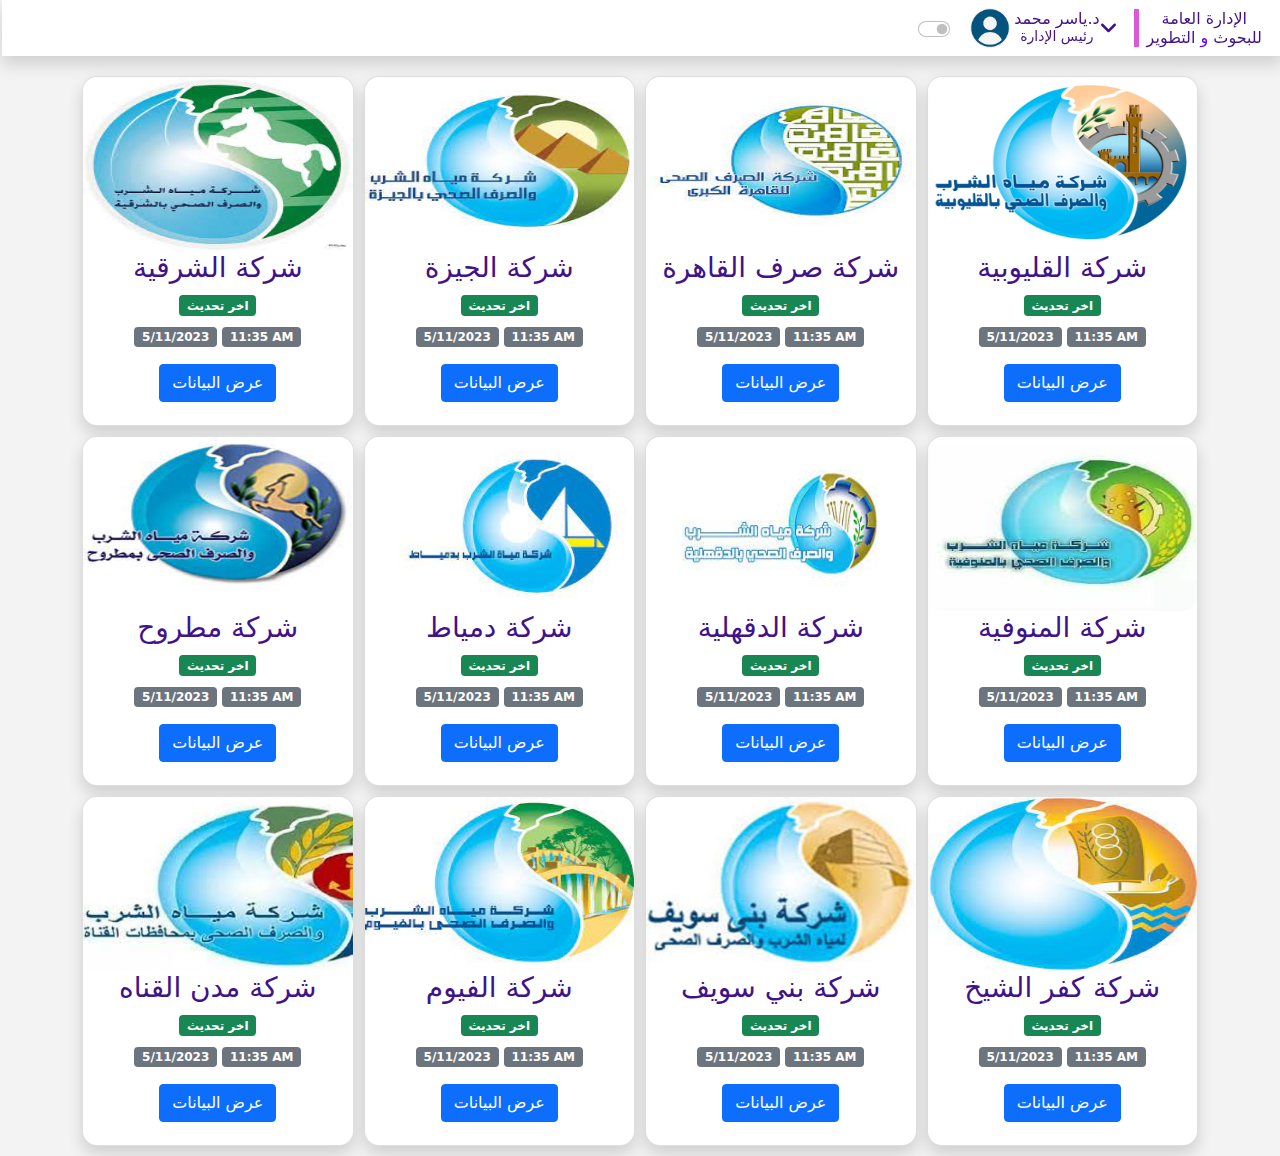
==== cmanger.html @ f2d57390 "Add files via upload" ====
<!DOCTYPE html>
<html lang="en">
<head>
    <meta charset="UTF-8">
    <meta http-equiv="X-UA-Compatible" content="IE=edge">
    <meta name="viewport" content="width=device-width, initial-scale=1.0">
    <title>البحوث والتطوير</title>
    <!-- fontawesome file -->
    <link rel="stylesheet" href="css/all.min.css">
    <!-- Google fonts link -->
    <link rel="preconnect" href="https://fonts.googleapis.com">
    <link rel="preconnect" href="https://fonts.gstatic.com" crossorigin>
    <link href="https://fonts.googleapis.com/css2?family=Lateef:wght@200;400;600;700;800&display=swap" rel="stylesheet">
    <!-- Bootstrap 5 file css -->
    <link rel="stylesheet" href="css/bootstrap.rtl.css">
    <!-- main css file -->
    <link rel="stylesheet" href="css/main.css">
    <!-- main css manger file -->
    <link rel="stylesheet" href="css/cmanger.css">
</head>
<body>
  <!-- header section -->
    <header class="header p-2">
        <!-- start main nav -->
        <nav class="main-nav d-flex align-items-center shadow container-fluid">
            <div class="logo px-2" style="cursor: pointer;" onclick="homepage()">
                <!-- <h5 class="d-none d-md-flex">البحوث <span>والتطوير</span></h5> -->
                <div class="d-none d-md-block">
                    <h6 class=" text-center m-0">الإدارة العامة</h6>
                    <h6 class=" text-center m-0">للبحوث <span>و</span> التطوير</h6>
                </div>
                <img src="images/tech-off.png" alt="user-img" class="rounded-circle d-md-none" style="width:40px;height: 40px;">
            </div>
        <!-- //////////////////////////////////// -->
            <div class="d-center">
                <div class="sub-menue d-flex">
                    <div class="icon-menue d-flex">
                        <div class="user">
                            <div class="username d-center">
                                <a href="#" class="nav-link d-center">
                                    <i class="fa-solid fa-angle-down fa-lg"></i>
                                    <div class="d-center flex-column ">
                                        <h6 class="d-none d-sm-flex">د.ياسر محمد</h6>
                                        <small class="d-none d-sm-flex" style="margin-top: -10px;">رئيس الإدارة</small>
                                    </div>
                                    <img src="images/user-img.png" alt="user-img" class="rounded-circle ms-1" style="width:40px;height: 40px;">
                                </a>
                                <div class="div-hov px-3 py-2">
                                    <div class="d-center flex-column py-2">
                                        <h6>م.ياسر محمد</h6>
                                        <small style="margin-top: -10px;">رئيس الإدارة</small>
                                    </div>
                                    <div class="py-2" style="border-top: 1px solid #9336B4;">
                                        <a href="#" class="">
                                            <i class="fa-solid fa-user fa-lg"></i>
                                            <small class="ms-2">الملف الشخصي</small>
                                        </a>
                                    </div>
                                    <div class="py-2" style="border-top: 1px solid #9336B4;">
                                        <a href="#">
                                            <i class="fa-solid fa-screwdriver-wrench fa-lg"></i>
                                            <small class="ms-2">اعدادات الحساب</small>
                                        </a>
                                    </div>
                                    <div class="py-2" style="border-top: 1px solid #9336B4;">
                                        <a href="#">
                                            <i class="fa-solid fa-circle-info fa-lg"></i>
                                            <small class="ms-2">مساعدة ؟</small>
                                        </a>
                                    </div>
                                    <div class="py-2" style="border-top: 1px solid #9336B4;">
                                        <a href="index.html">
                                            <i class="fa-solid fa-right-from-bracket"></i>
                                        <small class="ms-2">تسجيل الخروج</small>
                                        </a>
                                    </div>
                                </div>
                            </div>
                        </div>
                    <!-- //////////////////////////////////// -->
                        <div class="form-check form-switch d-center">
                        <input class="form-check-input btn-aside" type="checkbox" id="flexSwitchCheckChecked">
                        <!-- <label class="form-check-label" for="flexSwitchCheckDefault"></label> -->
                        </div>
                    </div>
                </div>
            </div>
        <!-- //////////////////////////////////// -->
        </nav>
        <!-- end main nav -->
        <!-- side nav -->
        <aside class="shadow" hidden>
            <div class="aside">
                <ul class="navbar-nav">
                    <li class="center notifications">
                        <i class="fa-solid fa-bell mx-2"></i>
                        اهم الاشعارات
                    </li>
                    <li class="center numbers">
                        <i class="fa-solid fa-id-badge mx-2"></i>
                        ارقام المديرين
                    </li>
                </ul>
            </div>
        </aside>
        <!-- ///////////////////////////////////////// -->
        <div class="contacts shadow divcontacts" hidden>
            <div class="left-line">
                <i class="fa-solid fa-left-long fa-2xl"></i>
            </div>
            <div class="aside-cont">
                <ul class="navbar-nav">
                    <li class="center d-center">
                        <i class="fa-regular fa-circle-user fa-xl mx-1"></i>
                        <span>م.ايمان فتحى</span>
                        <a href="tel:01002062045" target="_blank"  class="text-primary" style="text-decoration: none;">
                            <i class="fa-solid fa-square-phone-flip fa-xl mx-1"></i>
                        </a>
                        <a class="text-success" href="https://alvo.chat/2afo" target="_blank"  style="text-decoration: none;">
                            <i class="fa-brands fa-square-whatsapp fa-xl mx-1"></i>
                        </a>
                            <i class="fa-solid fa-circle-info fa-xl mx-1 text-secondary show-note"></i>
                            <div class="div-cont" hidden>مدير عام المكتب الفنى</div>
                    </li>
                    <li class="center d-center">
                        <i class="fa-regular fa-circle-user fa-xl mx-1"></i>
                        <span style="width:94px;display:inline-block;overflow:hidden;">اسم المدير</span>
                        <a href="tel:01002062045" target="_blank"  class="text-primary" style="text-decoration: none;">
                            <i class="fa-solid fa-square-phone-flip fa-xl mx-1"></i>
                        </a>
                        <a class="text-success" href="https://alvo.chat/2afo" target="_blank"  style="text-decoration: none;">
                            <i class="fa-brands fa-square-whatsapp fa-xl mx-1"></i>
                        </a>
                            <i class="fa-solid fa-circle-info fa-xl mx-1 text-secondary show-note"></i>
                            <div class="div-cont" hidden>مدير عام المكتب الفنى</div>
                    </li>
                    <li class="center d-center">
                        <i class="fa-regular fa-circle-user fa-xl mx-1"></i>
                        <span style="width:94px;display:inline-block;overflow:hidden;">اسم المدير</span>
                        <a href="tel:01002062045" target="_blank"  class="text-primary" style="text-decoration: none;">
                            <i class="fa-solid fa-square-phone-flip fa-xl mx-1"></i>
                        </a>
                        <a class="text-success" href="https://alvo.chat/2afo" target="_blank"  style="text-decoration: none;">
                            <i class="fa-brands fa-square-whatsapp fa-xl mx-1"></i>
                        </a>
                            <i class="fa-solid fa-circle-info fa-xl mx-1 text-secondary show-note"></i>
                            <div class="div-cont" hidden>مدير عام المكتب الفنى</div>
                    </li>
                    <li class="center d-center">
                        <i class="fa-regular fa-circle-user fa-xl mx-1"></i>
                        <span style="width:94px;display:inline-block;overflow:hidden;">اسم المدير</span>
                        <a href="tel:01002062045" target="_blank"  class="text-primary" style="text-decoration: none;">
                            <i class="fa-solid fa-square-phone-flip fa-xl mx-1"></i>
                        </a>
                        <a class="text-success" href="https://alvo.chat/2afo" target="_blank"  style="text-decoration: none;">
                            <i class="fa-brands fa-square-whatsapp fa-xl mx-1"></i>
                        </a>
                            <i class="fa-solid fa-circle-info fa-xl mx-1 text-secondary show-note"></i>
                            <div class="div-cont" hidden>مدير عام المكتب الفنى</div>
                    </li>
                    <li class="center d-center">
                        <i class="fa-regular fa-circle-user fa-xl mx-1"></i>
                        <span style="width:94px;display:inline-block;overflow:hidden;">اسم المدير</span>
                        <a href="tel:01002062045" target="_blank"  class="text-primary" style="text-decoration: none;">
                            <i class="fa-solid fa-square-phone-flip fa-xl mx-1"></i>
                        </a>
                        <a class="text-success" href="https://alvo.chat/2afo" target="_blank"  style="text-decoration: none;">
                            <i class="fa-brands fa-square-whatsapp fa-xl mx-1"></i>
                        </a>
                            <i class="fa-solid fa-circle-info fa-xl mx-1 text-secondary show-note"></i>
                            <div class="div-cont" hidden>مدير عام المكتب الفنى</div>
                    </li>
                    <li class="center d-center">
                        <i class="fa-regular fa-circle-user fa-xl mx-1"></i>
                        <span style="width:94px;display:inline-block;overflow:hidden;">اسم المدير</span>
                        <a href="tel:01002062045" target="_blank"  class="text-primary" style="text-decoration: none;">
                            <i class="fa-solid fa-square-phone-flip fa-xl mx-1"></i>
                        </a>
                        <a class="text-success" href="https://alvo.chat/2afo" target="_blank"  style="text-decoration: none;">
                            <i class="fa-brands fa-square-whatsapp fa-xl mx-1"></i>
                        </a>
                            <i class="fa-solid fa-circle-info fa-xl mx-1 text-secondary show-note"></i>
                            <div class="div-cont" hidden>مدير عام المكتب الفنى</div>
                    </li>
                    <li class="center d-center">
                        <i class="fa-regular fa-circle-user fa-xl mx-1"></i>
                        <span style="width:94px;display:inline-block;overflow:hidden;">اسم المدير</span>
                        <a href="tel:01002062045" target="_blank"  class="text-primary" style="text-decoration: none;">
                            <i class="fa-solid fa-square-phone-flip fa-xl mx-1"></i>
                        </a>
                        <a class="text-success" href="https://alvo.chat/2afo" target="_blank"  style="text-decoration: none;">
                            <i class="fa-brands fa-square-whatsapp fa-xl mx-1"></i>
                        </a>
                            <i class="fa-solid fa-circle-info fa-xl mx-1 text-secondary show-note"></i>
                            <div class="div-cont" hidden>مدير عام المكتب الفنى</div>
                    </li>
                </ul>
            </div>
        </div> 
        <!-- ///////////////////////////////////// -->
        <div class="contacts shadow notification" hidden>
            <div class="left-line">
                <i class="fa-solid fa-left-long fa-2xl"></i>
            </div>
            <div class="aside-cont">
                <div class="bg-white my-3" style="border-radius: 5px; text-align: center;padding:10px;">
                    <div class="d-flex mb-2" style="justify-content: flex-start; padding: 5px;">
                        <i class="fa-regular fa-bell fa-xl"></i>
                    </div>
                    <p>تم بداية تشغيل محطتى رفع عزبة ابو باشا  ورفع  سندنهور بمركز بنها  </p>
                    <div class="d-flex" style="justify-content: space-between;"> 
                        <span class="badge bg-success">1/5/2023</span>
                        <a href="#" class="badge bg-info text-white">More Info</a>
                        <span class="badge bg-primary">NEW</span>
                    </div>
                </div>
                <div class="bg-white my-3" style="border-radius: 5px; text-align: center;padding:10px;">
                    <div class="d-flex mb-2" style="justify-content: flex-start; padding: 5px;">
                        <i class="fa-regular fa-bell fa-xl"></i>
                    </div>
                    <p>محطة نوى الارتوازى تم دخولها الخدمة وهى محطة جديدة ضمن مشروعات حياه كريمة ( تعمل احتياطى )</p>
                    <div class="d-flex" style="justify-content: space-between;"> 
                        <span class="badge bg-success">1/4/2023</span>
                        <a href="#" class="badge bg-info text-white">More Info</a>
                        <span class="badge bg-primary">NEW</span>
                    </div>
                </div>
                <div class="bg-white my-3" style="border-radius: 5px; text-align: center;padding:10px;">
                    <div class="d-flex mb-2" style="justify-content: flex-start; padding: 5px;">
                        <i class="fa-regular fa-bell fa-xl"></i>
                    </div>
                    <p>محطة الرفع الفرعية رقم 5 شبين القناطر جارى أعمال صيانة للطلمبات</p>
                    <div class="d-flex" style="justify-content: space-between;"> 
                        <span class="badge bg-success">1/1/2023</span>
                        <a href="#" class="badge bg-info text-white">More Info</a>
                        <span class="badge bg-primary">NEW</span>
                    </div>
                </div>
                <div class="bg-white my-3" style="border-radius: 5px; text-align: center;padding:10px;">
                    <div class="d-flex mb-2" style="justify-content: flex-start; padding: 5px;">
                        <i class="fa-regular fa-bell fa-xl"></i>
                    </div>
                    <p>محطة معالجة اجهور الصغرى تم الاستلام الابتدائى 
                        تعمل عن طريق الشركة المنفذه تحت اشراف الجهاز التنفيذى</p>
                    <div class="d-flex" style="justify-content: space-between;"> 
                        <span class="badge bg-success">1/12/2022</span>
                        <a href="#" class="badge bg-info text-white">More Info</a>
                        <span class="badge bg-primary">NEW</span>
                    </div>
                </div>
            </div>
        </div> 
        <!-- side nav -->
    </header>
    <!-- //////////////////////// -->
    <div class="main-page">
        <div class="container">
            <div class="content-page">

            </div>
        </div>
    </div>

    <!-- Bootstrap 5 file css -->
    <script src="js/bootstrap.bundle.min.js"></script>
    <!-- chartjs link -->
    <!-- <script src="https://cdn.jsdelivr.net/npm/chart.js"></script> -->
    <!-- chartjs file -->
    <script src="js/chartjs.js"></script>
    <!-- chartjs file -->
    <script src="js/chartcm.js"></script>
    <!-- main js file -->
    <script src="js/mainScript.js"></script>
    <!-- Data js file -->
    <script src="js/data.js"></script>
    <!-- main js file -->
    <script src="js/cmanger.js"></script>
</body>
</html>
---- css/main.css ----
/* General Rules */
:root{
 --main-color:#9336B4;
 --color-txt: #40128B;
 --primary-color:#DD58D6;
 --secondary-color:#F2F2F2;
 --red-color:#f00;
 --white-color:#fff;
}
body{
    direction: rtl;
    background: #F0F0F0;
    color: var(--color-txt);
    min-height: max-content;
}
::-webkit-scrollbar{
    width: 5px;
    height: 5px;
}
::-webkit-scrollbar-thumb{
    background-color: var(--color-txt);
    outline: 1px solid var(--primary-color);
    
}
::-webkit-scrollbar-track{
    background: var(--secondary-color);
}
table th{
    white-space: nowrap;
}
table{
    caption-side: top;
}
table caption{
    text-align: center;
    font-size: 16px;
    font-weight: bold;
}
/* My Keyframes */
.d-center{
 display: flex;
 justify-content: center;
 align-items: center;
}

/* header-section */
.header{
    margin-right: -10px;

}
/* main-nav */
.header .main-nav{
    margin-top: -8px;
    background: var(--secondary-color);
    position: fixed;
    z-index: 200;
}
.header .logo{
    border-left: 5px solid var(--primary-color);
}
.header .logo span{
    color: var(--main-color);
}
/* ///////////////////////////////// */
.header .user-menue{
    min-width: fit-content;
    min-height: 50px;
    position: relative;
}
.header .username .div-hov,.header .icon-nav .div-icon .div-hov {
    width: 200px;
    height: max-content;
    border-radius: 10px;
    background-color: var(--secondary-color);
    box-shadow: 0 0.5rem 1rem rgba(0, 0, 0, 0.15);
    position: absolute;
    top:55px;
    opacity: 0;
    visibility: hidden;
    transition: all 0.5s linear;
}
.header .username:hover .div-hov,.header .icon-nav .div-icon:hover .div-hov{
    opacity: 1;
    visibility: visible;
}
.header .icon-nav .div-icon .div-hov{
    top:35px;
    left: 0px;
}
.header .icon-nav .div-icon .div-hov .online::before{
    content: "";
    width: 10px;
    height:10px;
    border-radius: 50%;
    background-color: var(--red-color);
    opacity: 1;
    position: absolute;
    top: 14px;
    right: 0px;

}
.header .icon-nav .div-icon .div-hov .div-massage{
    padding: 5px 0;
    border-top: 2px solid var(--primary-color);
    cursor: pointer;
    position: relative;
}
.header .icon-nav .div-icon .div-hov .div-massage:after{
    content: "";
    width: 0;
    height: 100%;
    background-color: var(--primary-color);
    opacity: 0.1;
    position: absolute;
    top: 0;
    right: 0;
    transition: 0.5s;
}
.header .icon-nav .div-icon .div-hov .div-massage:hover::after{
    width: 100%;
}

.header .icon-nav .div-icon .div-hov {
    width: max-content;
}
.header .icon-nav .div-icon .div-hov p{
    width: 180px;
    margin-right: 10px;
    line-height: 1.2;
    text-overflow: ellipsis;
    white-space: nowrap;
    overflow: hidden;
}
.header .username .div-hov a{
    text-decoration: none;
    transition: 1s;
}
.header .username .div-hov a:hover{
    padding-right: 10px;
}

@media (max-width:991px) {
    .header .user-menue{
        margin-right: 15px;
    }
    .header .user-menue .sub-menue{
        position: absolute;
        visibility: hidden;
        opacity: 0;
        top: 60px;
        right: -30px;
        z-index: 200;
        box-shadow: 0 0.5rem 1rem rgba(0, 0, 0, 0.15);

    }
    .header .user-menue .sub-menue .icon-menue{
        display: none;
        visibility: hidden;
        opacity: 0;
    }
    .header .user-menue:hover .sub-menue{
        width: max-content;
        height: max-content;
        visibility: visible;
        opacity: 1;

    } 
    .header .user-menue:hover .sub-menue .icon-menue{
        width: max-content;
        visibility: visible;
        opacity: 1;
        background-color: var(--secondary-color);
    }
}
@media (max-width:575px){
    .header .search{
        width: max-content;
        position: relative;
    }
    .header .search form{
        position: absolute;
        top: 40px;
        right: -70px;
        display: none;
    }
    .header .search:hover form{
        display: flex;
        width: 200px;
    }
}
/* ///////////////////////////////// */
.header a{
    color: var(--main-color);
}
.header a:hover{
    color: var(--color-txt);
}
/* ///////////////////////////////// */
.header .icon-nav .div-icon{
    position: relative;
}
.header .icon-nav .users,.header .icon-nav .Messages,.header .icon-nav .notifications{
    position: relative;
}
.header .icon-nav .users:after,.header .icon-nav .Messages:after,.header .icon-nav .notifications:after{
    width: 20px;
    height: 20px;
    border-radius: 4px;
    display: flex;
    align-items: center;
    justify-content: center;
    background: var(--red-color);
    color: #fff;
    position: absolute;
    top:-10px;
    right: 7px;
    animation: scale 1s linear  infinite alternate;
}
.header .icon-nav .users:after{
    content: "5";
}
.header .icon-nav .Messages:after{
    content: "3";
}
.header .icon-nav .notifications:after{
    content: "2";
}
@keyframes scale {
    0%{
        background-color: var(--red-color);
    }
    0%{
        background-color: #40128B;
    }
    
}
/* ///////////////////////////////// */

/* start aside nav */
.aside-nav{
    width: fit-content;
    height: fit-content;
    background-color: var(--secondary-color);
    position: fixed;
    top:60px;
    right: 0;
    z-index: 100;
}
.aside-nav .as-show{
    width: 30px;
    height: 3px;
    position: relative;
    background-color: var(--color-txt);
}
.aside-nav .as-show::after,.aside-nav .as-show::before{
    content: "";
    width: 30px;
    height: 3px;
    background-color: var(--color-txt);
    position: absolute;
    left: 0;
}
.aside-nav .as-show::after{
    bottom: 10px;
}
.aside-nav .as-show::before{
    top: 10px;
}
.aside-nav .as-show ul{
    width: 0;
    visibility: hidden;
    opacity: 0;
}
.aside-nav:hover .as-show{
    width: 100%;
    height: 100%;
    visibility: hidden;
}
.aside-nav:hover .as-show ul{
    width: 100%;
    visibility: visible;
    opacity: 1;
}
.aside-nav a{
    font-size: 18px;
    font-weight: bold;
    border-right: 5px solid var(--primary-color);
    margin: 5px 5px;
    padding: 15px 15px 15px 10px !important;
    position: relative;
}
.aside-nav a:after{
    content: "";
    width: 0;
    height: 100%;
    background: #9336B420;
    position: absolute;
    top: 0;
    right: 0;
    transition: 1s linear;
}
.aside-nav a:not(.active-nav):hover::after{
    width: 100%;
}
.active-nav{
    border-right-color: var(--primary-color) !important;
    background-color: #9336B420;
    color: var(--color-txt) !important;
}
.aside-nav a i{
    margin-left: 10px;
}
/* ///////////////////////////////// */

/* start main-page */
.main-page{
    margin-top: 50px;
    padding: 10px;
}


/* start filter */

.filter{
    width: 100%;
    border-radius: 10px;   
}

@media (max-width:355px) {
    .filter{
        width: 80%;
        padding: 0;
        
    }
}
.filter .form-filter{
    flex-flow: wrap;
}
.filter .form-filter select {
    overflow: auto;
}
/* end filter */

.title-cont h4{
    width: fit-content;
    height: 60px;
    line-height: 60px;
    border-bottom: 5px solid var(--primary-color);
}
.main-page .content{
    display: grid;
    grid-template-columns: repeat( auto-fit, minmax(550px, 1fr));
    gap: 15px;
}
.main-page .content > div{
    box-shadow: 0 0.5rem 1rem rgba(0, 0, 0, 0.15);
    padding:5px 10px 10px ;
    height: 450px;
}
.main-page .content > div canvas{
    height: 85% !important;
}
.main-page .content > div .chart{
    width: 90%;
    min-height: 300px;
    padding: 10px 5px;
    border-radius: 5px;
    position: fixed;
    bottom:0;
    left: 5%;
    right: 5%;
    background: var(--secondary-color);
}
.main-page .content > div div table td{
    width: max-content;
    height: max-content;
    text-align: center;
    padding: 5px;
    border: 2px solid var(--main-color);
}
@media (max-width:567px) {
    .main-page .content{
        grid-template-columns: repeat( auto-fit, minmax(100%, 1fr));
    }
    .main-page .content div{
        height: 300px;
    }
}
/* end main-page */

/*/////////////////////////////////////////////////// */

/*watstations page */

/*/////////////////////////////////////////////////// */

.main-page .cont-watst .card-cont{
    display: grid;
    grid-template-columns: repeat( auto-fit, minmax(250px, 1fr));
    gap: 15px;
}
.main-page .cont-watst .card-cont > div{
    min-height: max-content;
    border: 2px solid var(--primary-color);
    padding: 10px;
    border-radius: 10px;
}
.main-page .cont-watst .card-cont > div:hover{
    transform: scale(1.05);
}
.main-page .cont-watst .card-cont > div h5{
    padding: 10px;
    box-shadow: 0 0.5rem 1rem rgba(0, 0, 0, 0.15);
    border-radius: 5px;
}
.main-page .cont-watst .card-cont > div span{
    font-weight: bold;
    text-align: center;
    min-width: 50px;
    padding: 10px;
    border-radius: 5px;
    box-shadow: 0 0.5rem 1rem rgba(0, 0, 0, 0.15);
    background: var(--white-color);
}

/*/////////////////////////////////////////////////// */

/*/////////////////////////////////////////////////// */

.main-page .cont-watst .datatable{
    padding-bottom:20px;
}
.main-page .cont-watst table .note{
    position: relative;
}
.main-page .cont-watst table .note div{
    width: 180px;
    padding: 5px;
    border-radius: 5px;
    white-space: normal;
    position: absolute;
    top: 27px;
    left:-8px;
    background-color: var(--white-color);
    opacity: 0;
    visibility: hidden;
    transition: 0.5s;
    z-index: 50;
}
.main-page .cont-watst table .note:hover div{
    visibility: visible;
    opacity: 1;
}
/*/////////////////////////////////////////////////// */


/*waststations page */

/*/////////////////////////////////////////////////// */

/*  show and hidden div (data) */
.showdiv{
    width: 100vw;
    height: 100vh;
    background: #40128B50;
    position: fixed;
    top: 0;
    left: 0;
    z-index: 1500;
}

.showdiv > div{
    width: 95%;
    height: 95%;
    background: var(--secondary-color);
    border-radius:0px 20px 20px 0px;
    overflow: auto;
}


/*/////////////////////////////////////////////////// */

/*login page */

/*/////////////////////////////////////////////////// */

.parentlog{
    display: flex;
    justify-content: center;
    align-items: center;
    position: relative;
}
.parentlog .left, .parentlog .right{
    width: 50%;
    height: 100vh;
}
.parentlog .left{
    background: var(--secondary-color);
}
.parentlog .right{
    background: var(--color-txt);
}
.parentlog .login{
    width: 400px;
    height: 500px;
    background: #f9f9f9;
    border-radius: 20px;
    position: absolute;
    top:50%;
    left: 50%;
    transform: translate(-50%,-50%);
}
.parentlog .login h2{
    margin: 20px 0;
    font-weight: bold;
}
.parentlog .login input{
    margin: 10px 0;
}
.parentlog .login input[type="button"],.login input[type="submit"]{
    margin: 10px 0;
    font-size: 24px;
    font-weight: bold;
}
.parentlog .login a{
    font-size: 18px;
    text-decoration: none;
}
.parentlog .login a:hover{
    text-decoration: underline;
}
.parentlog .login .div-id,.parentlog .login .div-pass{
    position: relative;
}
.parentlog .login  i{
    position: absolute;
    top: 40%;
    right: 10px;
}
.parentlog .login  .wrongid,.parentlog .login  .wrongpass{
    cursor: pointer;
}
@media (max-width:567px) {
    .parentlog .login{
        width: 40vmax;
        height: 70vmax;
    }
    .parentlog .login input[type="button"],.login input[type="submit"]{
        font-size: 18px;
    }
    .parentlog .login a{
        font-size: 14px;
    }
}
/*/////////////////////////////////////////////// */
---- css/cmanger.css ----
/* General Rules */
:root{
 --main-color:#97FEED;
 --color-txt: #40128B;
 --primary-color:#DD58D6;
 --secondary-color:#97FEED;
 --red-color:#f00;
 --white-color:#fff;
}
body{
    direction: rtl;
    background: #f3f3f3;
    color: var(--color-txt);
    min-height: fit-content;
}
::-webkit-scrollbar{
    width: 5px;
    height: 5px;
}
::-webkit-scrollbar-thumb{
    background-color: var(--color-txt);
    outline: 1px solid var(--primary-color);
    
}
::-webkit-scrollbar-track{
    background: var(--secondary-color);
}
table th{
    white-space: nowrap;
}
table{
    caption-side: top;
}
table caption{
    text-align: center;
    font-size: 16px;
    font-weight: bold;
}
/* My Keyframes */
.d-center{
 display: flex;
 justify-content: center;
 align-items: center;
}
/* header-section */
.header .main-nav {
    background: #fff;
}
.header a {
    color: #40128B;
}
.header .logo span{
    color: #6200ff;
}
.header .username .div-hov, .header .icon-nav .div-icon .div-hov{
    background: #fff;
}
.header .username .div-hov a{
    transition: 0.2s;
}
/* main-page */
.main-page{
    margin-top:50px;
}
.main-page .content-page{
    display: grid;
    grid-template-columns: repeat( auto-fill, minmax(240px, 1fr));
    gap: 10px;
}
.main-page .content-page .card:hover{
    transform: scale(1.01);
}
/* .main-page .content-page .card-RD .update{
    position: absolute;
    top:0px;
    left: 0px;
} */
/* aside */
aside,.contacts{
    position: fixed;
    top: 50px;
    right: 0;
    width: 280px;
    height: calc(100vh - 50px);
    background: #f3f3f3;
    overflow-y: auto;
}
aside{
    z-index: 100;
    
}
.aside,.aside-cont{
    margin: 25px 10px 5px;
    padding: 10px;
    color: #00f;
    font-weight: bold;
    font-size: 20px;
}
.aside li,.aside-cont li{
    padding: 10px 10px 10px 0;
    margin: 5px 0;
    background: #fff;
    border-radius: 10px;
    cursor: pointer;
    transition: 1s;
    position: relative;
}
.aside li:hover{
    background-color: #00000020;
}
.contacts{
    z-index: 101;
}
.aside-cont{
    font-size: 17px;
    margin: 10px 0px 15px;
}
.contacts .note-con{
    display: inline-block;
}
.contacts .div-cont{
    width: fit-content;
    position: absolute;
    bottom : 35px;
    left: 25px;
    padding: 8px;
    border-radius: 5px;
    font-size: 12px;
    font-weight: bold;
    background: #198754;
    color: #fff;
}
.contacts .left-line{
    width: 100%;
    margin: 30px 0 10px;
    display: flex;
    justify-content: left;
    padding-left: 15px;
}
.contacts .left-line i {
    cursor: pointer;
}
.notifications{
    position: relative;
}
.notifications::before{
    content: "4";
    width: 25px;
    height: 25px;
    display: flex;
    font-size: 14px;
    justify-content: center;
    align-items: center;
    border-radius: 50%;
    padding: 5px;
    background: #f00;
    color: #fff;
    position: absolute;
    top:0px;
    right: 6px;
    animation: trans 1s linear  infinite  alternate;
}
@keyframes trans {
    0%{
        transform: scale(1);
    }
    100%{
        transform: scale(1.1);
    }
    
}
/* /////////////////////// */
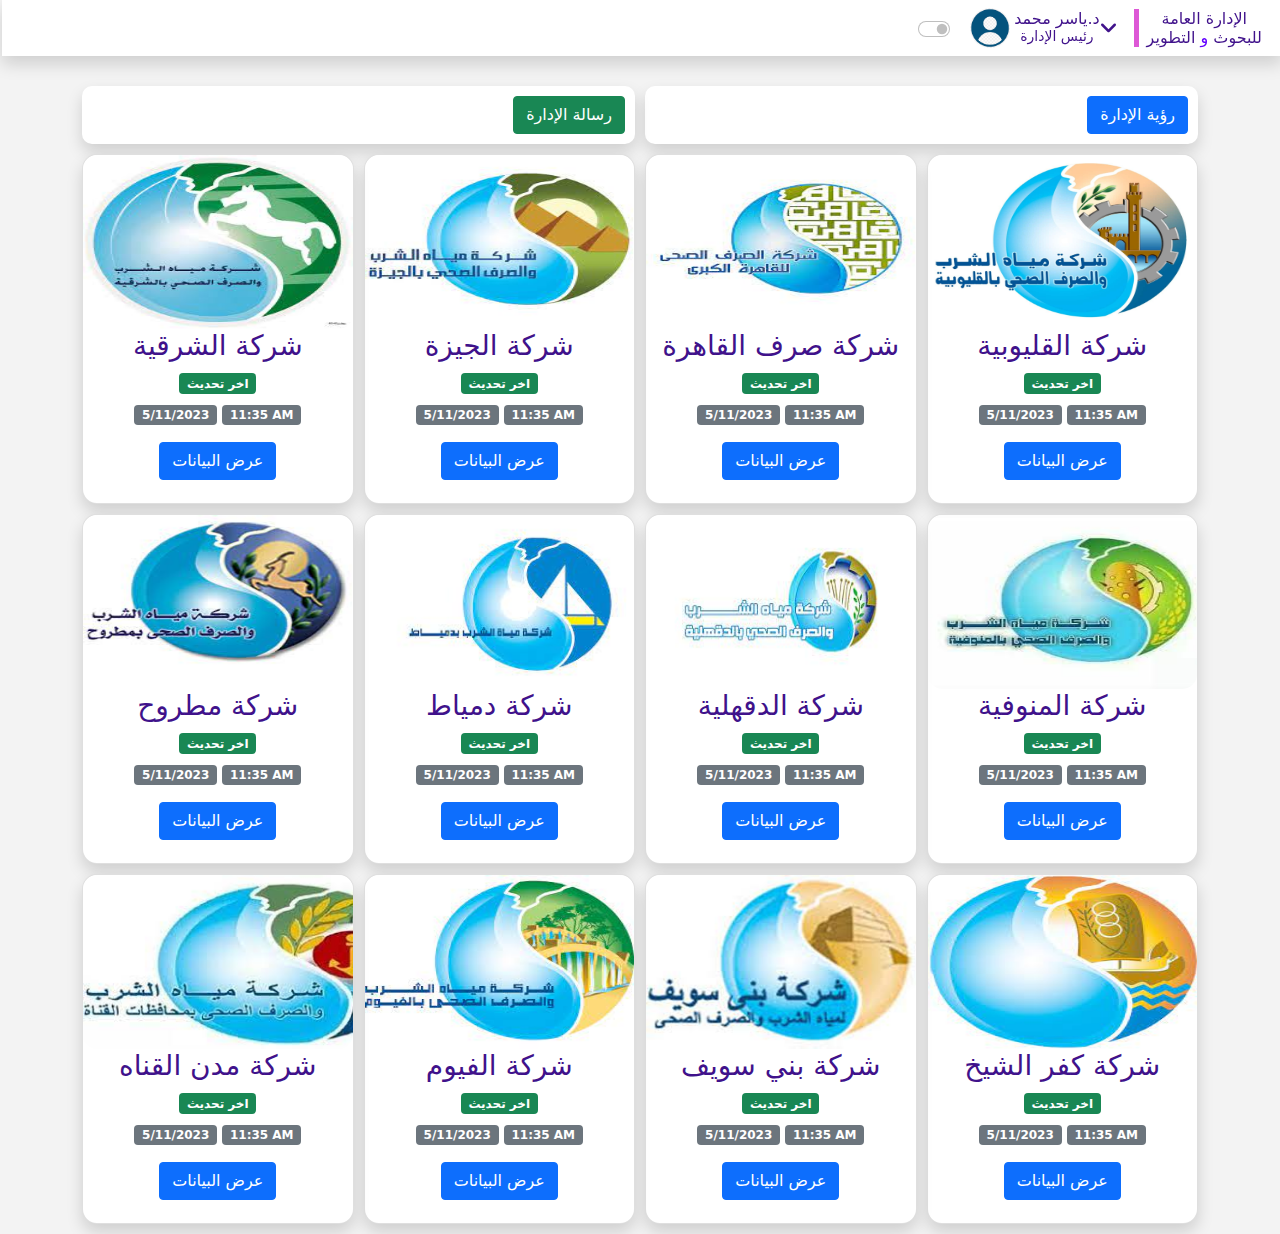
==== commit 2f28bafa: "Add files via upload" ====
--- a/cmanger.html
+++ b/cmanger.html
@@ -36,18 +36,19 @@
                 <div class="sub-menue d-flex">
                     <div class="icon-menue d-flex">
                         <div class="user">
-                            <div class="username d-center">
-                                <a href="#" class="nav-link d-center">
+                            <div class="username d-center ">
+                                <a href="#" class="nav-link d-center submenue">
                                     <i class="fa-solid fa-angle-down fa-lg"></i>
+                                    <i class="fa-solid fa-angle-up fa-lg" hidden></i>
                                     <div class="d-center flex-column ">
                                         <h6 class="d-none d-sm-flex">د.ياسر محمد</h6>
                                         <small class="d-none d-sm-flex" style="margin-top: -10px;">رئيس الإدارة</small>
                                     </div>
                                     <img src="images/user-img.png" alt="user-img" class="rounded-circle ms-1" style="width:40px;height: 40px;">
                                 </a>
-                                <div class="div-hov px-3 py-2">
+                                <div class="div-hov px-3 py-2 showmenue" hidden>
                                     <div class="d-center flex-column py-2">
-                                        <h6>م.ياسر محمد</h6>
+                                        <h6>د.ياسر محمد</h6>
                                         <small style="margin-top: -10px;">رئيس الإدارة</small>
                                     </div>
                                     <div class="py-2" style="border-top: 1px solid #9336B4;">
@@ -94,11 +95,11 @@
                 <ul class="navbar-nav">
                     <li class="center notifications">
                         <i class="fa-solid fa-bell mx-2"></i>
-                        اهم الاشعارات
+                         الاشعارات
                     </li>
                     <li class="center numbers">
                         <i class="fa-solid fa-id-badge mx-2"></i>
-                        ارقام المديرين
+                         الارقام 
                     </li>
                 </ul>
             </div>
@@ -112,7 +113,7 @@
                 <ul class="navbar-nav">
                     <li class="center d-center">
                         <i class="fa-regular fa-circle-user fa-xl mx-1"></i>
-                        <span>م.ايمان فتحى</span>
+                        <span>د. مي صادق</span>
                         <a href="tel:01002062045" target="_blank"  class="text-primary" style="text-decoration: none;">
                             <i class="fa-solid fa-square-phone-flip fa-xl mx-1"></i>
                         </a>
@@ -120,79 +121,7 @@
                             <i class="fa-brands fa-square-whatsapp fa-xl mx-1"></i>
                         </a>
                             <i class="fa-solid fa-circle-info fa-xl mx-1 text-secondary show-note"></i>
-                            <div class="div-cont" hidden>مدير عام المكتب الفنى</div>
-                    </li>
-                    <li class="center d-center">
-                        <i class="fa-regular fa-circle-user fa-xl mx-1"></i>
-                        <span style="width:94px;display:inline-block;overflow:hidden;">اسم المدير</span>
-                        <a href="tel:01002062045" target="_blank"  class="text-primary" style="text-decoration: none;">
-                            <i class="fa-solid fa-square-phone-flip fa-xl mx-1"></i>
-                        </a>
-                        <a class="text-success" href="https://alvo.chat/2afo" target="_blank"  style="text-decoration: none;">
-                            <i class="fa-brands fa-square-whatsapp fa-xl mx-1"></i>
-                        </a>
-                            <i class="fa-solid fa-circle-info fa-xl mx-1 text-secondary show-note"></i>
-                            <div class="div-cont" hidden>مدير عام المكتب الفنى</div>
-                    </li>
-                    <li class="center d-center">
-                        <i class="fa-regular fa-circle-user fa-xl mx-1"></i>
-                        <span style="width:94px;display:inline-block;overflow:hidden;">اسم المدير</span>
-                        <a href="tel:01002062045" target="_blank"  class="text-primary" style="text-decoration: none;">
-                            <i class="fa-solid fa-square-phone-flip fa-xl mx-1"></i>
-                        </a>
-                        <a class="text-success" href="https://alvo.chat/2afo" target="_blank"  style="text-decoration: none;">
-                            <i class="fa-brands fa-square-whatsapp fa-xl mx-1"></i>
-                        </a>
-                            <i class="fa-solid fa-circle-info fa-xl mx-1 text-secondary show-note"></i>
-                            <div class="div-cont" hidden>مدير عام المكتب الفنى</div>
-                    </li>
-                    <li class="center d-center">
-                        <i class="fa-regular fa-circle-user fa-xl mx-1"></i>
-                        <span style="width:94px;display:inline-block;overflow:hidden;">اسم المدير</span>
-                        <a href="tel:01002062045" target="_blank"  class="text-primary" style="text-decoration: none;">
-                            <i class="fa-solid fa-square-phone-flip fa-xl mx-1"></i>
-                        </a>
-                        <a class="text-success" href="https://alvo.chat/2afo" target="_blank"  style="text-decoration: none;">
-                            <i class="fa-brands fa-square-whatsapp fa-xl mx-1"></i>
-                        </a>
-                            <i class="fa-solid fa-circle-info fa-xl mx-1 text-secondary show-note"></i>
-                            <div class="div-cont" hidden>مدير عام المكتب الفنى</div>
-                    </li>
-                    <li class="center d-center">
-                        <i class="fa-regular fa-circle-user fa-xl mx-1"></i>
-                        <span style="width:94px;display:inline-block;overflow:hidden;">اسم المدير</span>
-                        <a href="tel:01002062045" target="_blank"  class="text-primary" style="text-decoration: none;">
-                            <i class="fa-solid fa-square-phone-flip fa-xl mx-1"></i>
-                        </a>
-                        <a class="text-success" href="https://alvo.chat/2afo" target="_blank"  style="text-decoration: none;">
-                            <i class="fa-brands fa-square-whatsapp fa-xl mx-1"></i>
-                        </a>
-                            <i class="fa-solid fa-circle-info fa-xl mx-1 text-secondary show-note"></i>
-                            <div class="div-cont" hidden>مدير عام المكتب الفنى</div>
-                    </li>
-                    <li class="center d-center">
-                        <i class="fa-regular fa-circle-user fa-xl mx-1"></i>
-                        <span style="width:94px;display:inline-block;overflow:hidden;">اسم المدير</span>
-                        <a href="tel:01002062045" target="_blank"  class="text-primary" style="text-decoration: none;">
-                            <i class="fa-solid fa-square-phone-flip fa-xl mx-1"></i>
-                        </a>
-                        <a class="text-success" href="https://alvo.chat/2afo" target="_blank"  style="text-decoration: none;">
-                            <i class="fa-brands fa-square-whatsapp fa-xl mx-1"></i>
-                        </a>
-                            <i class="fa-solid fa-circle-info fa-xl mx-1 text-secondary show-note"></i>
-                            <div class="div-cont" hidden>مدير عام المكتب الفنى</div>
-                    </li>
-                    <li class="center d-center">
-                        <i class="fa-regular fa-circle-user fa-xl mx-1"></i>
-                        <span style="width:94px;display:inline-block;overflow:hidden;">اسم المدير</span>
-                        <a href="tel:01002062045" target="_blank"  class="text-primary" style="text-decoration: none;">
-                            <i class="fa-solid fa-square-phone-flip fa-xl mx-1"></i>
-                        </a>
-                        <a class="text-success" href="https://alvo.chat/2afo" target="_blank"  style="text-decoration: none;">
-                            <i class="fa-brands fa-square-whatsapp fa-xl mx-1"></i>
-                        </a>
-                            <i class="fa-solid fa-circle-info fa-xl mx-1 text-secondary show-note"></i>
-                            <div class="div-cont" hidden>مدير عام المكتب الفنى</div>
+                            <div class="div-cont" hidden>بحوث القابضه</div>
                     </li>
                 </ul>
             </div>
@@ -207,9 +136,9 @@
                     <div class="d-flex mb-2" style="justify-content: flex-start; padding: 5px;">
                         <i class="fa-regular fa-bell fa-xl"></i>
                     </div>
-                    <p>تم بداية تشغيل محطتى رفع عزبة ابو باشا  ورفع  سندنهور بمركز بنها  </p>
+                    <p> تم تحديث هيكل إدارة البحوث والتطوير شركة القليوبية</p>
                     <div class="d-flex" style="justify-content: space-between;"> 
-                        <span class="badge bg-success">1/5/2023</span>
+                        <span class="badge bg-success">10/11/2023</span>
                         <a href="#" class="badge bg-info text-white">More Info</a>
                         <span class="badge bg-primary">NEW</span>
                     </div>
@@ -218,9 +147,9 @@
                     <div class="d-flex mb-2" style="justify-content: flex-start; padding: 5px;">
                         <i class="fa-regular fa-bell fa-xl"></i>
                     </div>
-                    <p>محطة نوى الارتوازى تم دخولها الخدمة وهى محطة جديدة ضمن مشروعات حياه كريمة ( تعمل احتياطى )</p>
+                    <p>تم اضافة القيمة المالية المستحقة لشركة القليوبية لسنة 2023-2024</p>
                     <div class="d-flex" style="justify-content: space-between;"> 
-                        <span class="badge bg-success">1/4/2023</span>
+                        <span class="badge bg-success">1/11/2023</span>
                         <a href="#" class="badge bg-info text-white">More Info</a>
                         <span class="badge bg-primary">NEW</span>
                     </div>
@@ -229,21 +158,9 @@
                     <div class="d-flex mb-2" style="justify-content: flex-start; padding: 5px;">
                         <i class="fa-regular fa-bell fa-xl"></i>
                     </div>
-                    <p>محطة الرفع الفرعية رقم 5 شبين القناطر جارى أعمال صيانة للطلمبات</p>
+                    <p>يتم حاليا العمل مع  قطاع المعامل وقطاع التشغيل والصيانة لتحويل الحمأة الى كومبست </p>
                     <div class="d-flex" style="justify-content: space-between;"> 
-                        <span class="badge bg-success">1/1/2023</span>
-                        <a href="#" class="badge bg-info text-white">More Info</a>
-                        <span class="badge bg-primary">NEW</span>
-                    </div>
-                </div>
-                <div class="bg-white my-3" style="border-radius: 5px; text-align: center;padding:10px;">
-                    <div class="d-flex mb-2" style="justify-content: flex-start; padding: 5px;">
-                        <i class="fa-regular fa-bell fa-xl"></i>
-                    </div>
-                    <p>محطة معالجة اجهور الصغرى تم الاستلام الابتدائى 
-                        تعمل عن طريق الشركة المنفذه تحت اشراف الجهاز التنفيذى</p>
-                    <div class="d-flex" style="justify-content: space-between;"> 
-                        <span class="badge bg-success">1/12/2022</span>
+                        <span class="badge bg-success">1/10/2023</span>
                         <a href="#" class="badge bg-info text-white">More Info</a>
                         <span class="badge bg-primary">NEW</span>
                     </div>
@@ -255,6 +172,21 @@
     <!-- //////////////////////// -->
     <div class="main-page">
         <div class="container">
+            <div class="Vision-mission">
+                <div class="shadow">
+                    <button type="button" class="btn btn-primary" data-bs-toggle="collapse" data-bs-target="#demo">رؤية الإدارة</button>
+                    <div id="demo" class="collapse my-2 bg-success p-2 text-white h5" style="border-radius: 5px;">
+                        إدارة قادرة علي دعم وتنفيذ والاطلاع علي البحوث والدراسات التي تساهم في تطوير الأداء ورفع كفاءة الشركة فى مجال مياه الشرب والصرف الصحي. 
+                    </div>
+                </div>
+                <div class="shadow">
+                    <button type="button" class="btn btn-success" data-bs-toggle="collapse" data-bs-target="#demo2">رسالة الإدارة</button>
+                    <div id="demo2" class="collapse my-2 bg-primary p-2 text-white h5" style="border-radius: 5px;">
+                        الإسهام من خلال مشاريع البحث العلمي فى رفع جودة العملية البحثية والإنتاجية وتوظيف التقنيات بما يحقق التنمية المستدامة في مجال مياه الشرب والصرف الصحي
+                        ونشر الوعي بأهمية العمل البحثي ومعالجة التحديات التي تواجه اهداف واستراتيجيات الإدارة المستقبلية .
+                    </div>
+                </div>
+            </div>
             <div class="content-page">
 
             </div>
--- a/css/main.css
+++ b/css/main.css
@@ -75,14 +75,14 @@
     box-shadow: 0 0.5rem 1rem rgba(0, 0, 0, 0.15);
     position: absolute;
     top:55px;
-    opacity: 0;
-    visibility: hidden;
+    /* opacity: 0;
+    visibility: hidden; */
     transition: all 0.5s linear;
 }
-.header .username:hover .div-hov,.header .icon-nav .div-icon:hover .div-hov{
+/* .header .username:hover .div-hov,.header .icon-nav .div-icon:hover .div-hov{
     opacity: 1;
     visibility: visible;
-}
+} */
 .header .icon-nav .div-icon .div-hov{
     top:35px;
     left: 0px;
@@ -489,21 +489,27 @@
     justify-content: center;
     align-items: center;
     position: relative;
+    background-image: url(../images/R&D.webp);
+    background-attachment:fixed ;
+    background-repeat: no-repeat;
+    background-size: cover;
+    
 }
 .parentlog .left, .parentlog .right{
     width: 50%;
     height: 100vh;
 }
 .parentlog .left{
-    background: var(--secondary-color);
+    /* background: var(--secondary-color); */
 }
 .parentlog .right{
-    background: var(--color-txt);
+    /* background: var(--color-txt); */
 }
 .parentlog .login{
     width: 400px;
-    height: 500px;
-    background: #f9f9f9;
+    height: max-content;
+    background: #f9f9f940;
+    padding: 25px 0;
     border-radius: 20px;
     position: absolute;
     top:50%;
@@ -513,6 +519,11 @@
 .parentlog .login h2{
     margin: 20px 0;
     font-weight: bold;
+    font-size: 24px;
+    width: 100%;
+    color: var(--white-color);
+    background-color: #9336B4;
+    padding: 10px;
 }
 .parentlog .login input{
     margin: 10px 0;
@@ -540,6 +551,11 @@
 .parentlog .login  .wrongid,.parentlog .login  .wrongpass{
     cursor: pointer;
 }
+.linkrem{
+    color: #00f;
+    font-weight: bold;
+    font-size: 18px;
+}
 @media (max-width:567px) {
     .parentlog .login{
         width: 40vmax;
--- a/css/cmanger.css
+++ b/css/cmanger.css
@@ -144,7 +144,7 @@
     position: relative;
 }
 .notifications::before{
-    content: "4";
+    content: "3";
     width: 25px;
     height: 25px;
     display: flex;
@@ -170,3 +170,17 @@
     
 }
 /* /////////////////////// */
+.Vision-mission{
+    display: grid;
+    padding: 10px 0;
+    grid-template-columns: repeat(auto-fit,minmax(250px,1fr));
+    gap: 10px;
+}
+.Vision-mission > div{
+    background: #fff;
+    border-radius: 10px;
+    padding: 10px;
+}
+
+/* /////////////////////// */
+
